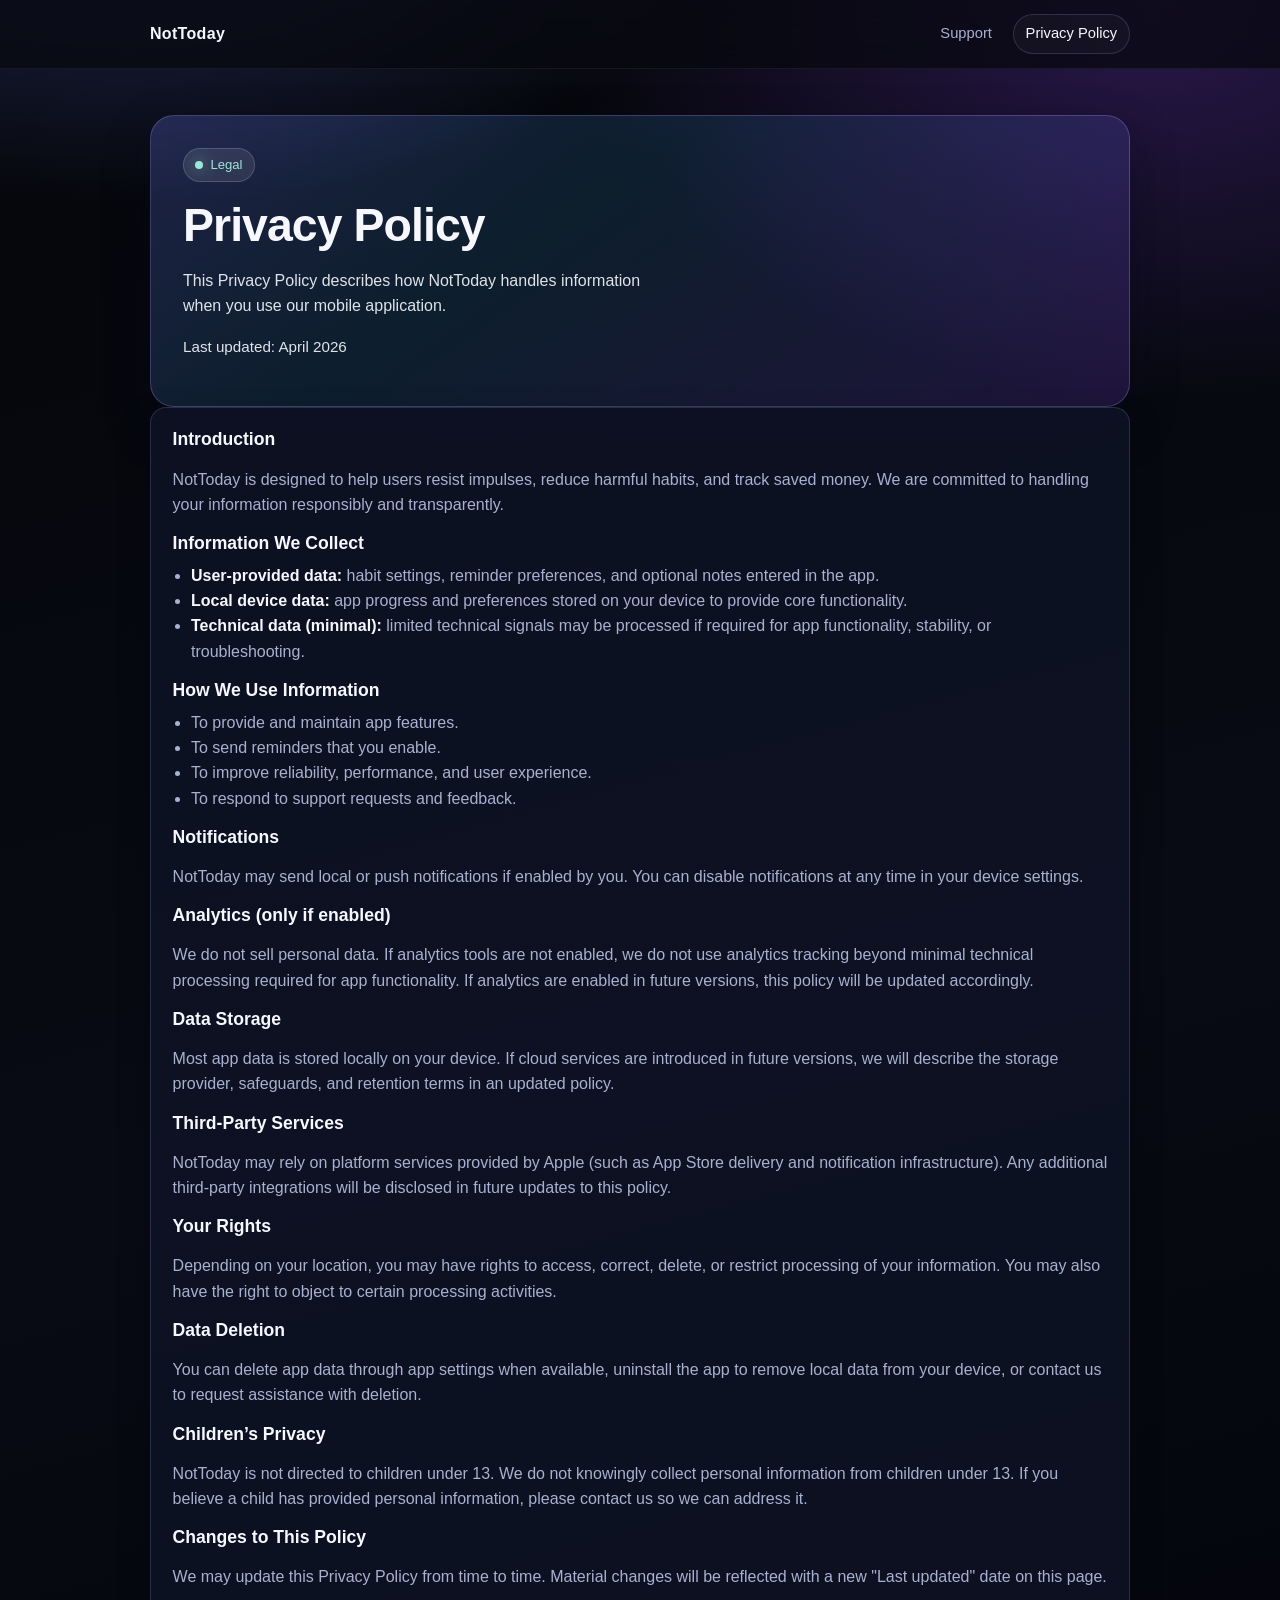
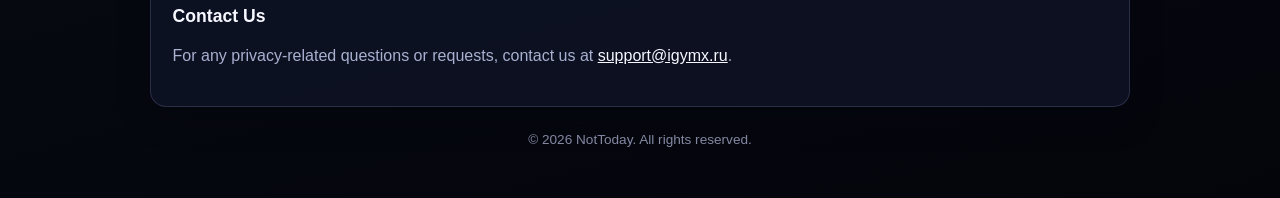
==== nottoday/privacy/index.html @ a8d2313c "Add NotToday support and privacy pages" ====
<!doctype html>
<html lang="en">
<head>
  <meta charset="UTF-8">
  <meta name="viewport" content="width=device-width, initial-scale=1">
  <title>NotToday Privacy Policy | igymx.ru</title>
  <meta name="description" content="Privacy Policy for NotToday mobile app. Learn what data is collected, how data is used, and your rights.">
  <meta name="robots" content="index,follow">
  <link rel="canonical" href="https://igymx.ru/nottoday/privacy">
  <meta property="og:title" content="NotToday Privacy Policy">
  <meta property="og:description" content="Privacy Policy for NotToday mobile app.">
  <meta property="og:type" content="website">
  <meta property="og:url" content="https://igymx.ru/nottoday/privacy">
  <meta property="og:site_name" content="NotToday">
  <meta name="theme-color" content="#0b1020">
  <link rel="stylesheet" href="../../assets/nottoday.css">
</head>
<body>
  <a class="skip-link" href="#content">Skip to content</a>
  <header class="site-nav">
    <div class="nav-inner">
      <a class="brand" href="/nottoday/support" aria-label="NotToday support page">NotToday</a>
      <nav class="nav-links" aria-label="NotToday pages">
        <a href="/nottoday/support">Support</a>
        <a href="/nottoday/privacy" aria-current="page">Privacy Policy</a>
      </nav>
    </div>
  </header>

  <main id="content" class="page">
    <section class="hero" aria-labelledby="privacy-title">
      <span class="badge">Legal</span>
      <h1 id="privacy-title">Privacy Policy</h1>
      <p>This Privacy Policy describes how NotToday handles information when you use our mobile application.</p>
      <p class="small">Last updated: April 2026</p>
    </section>

    <article class="card policy" aria-label="NotToday privacy policy">
      <section>
        <h2>Introduction</h2>
        <p>NotToday is designed to help users resist impulses, reduce harmful habits, and track saved money. We are committed to handling your information responsibly and transparently.</p>
      </section>

      <section>
        <h2>Information We Collect</h2>
        <ul>
          <li><strong>User-provided data:</strong> habit settings, reminder preferences, and optional notes entered in the app.</li>
          <li><strong>Local device data:</strong> app progress and preferences stored on your device to provide core functionality.</li>
          <li><strong>Technical data (minimal):</strong> limited technical signals may be processed if required for app functionality, stability, or troubleshooting.</li>
        </ul>
      </section>

      <section>
        <h2>How We Use Information</h2>
        <ul>
          <li>To provide and maintain app features.</li>
          <li>To send reminders that you enable.</li>
          <li>To improve reliability, performance, and user experience.</li>
          <li>To respond to support requests and feedback.</li>
        </ul>
      </section>

      <section>
        <h2>Notifications</h2>
        <p>NotToday may send local or push notifications if enabled by you. You can disable notifications at any time in your device settings.</p>
      </section>

      <section>
        <h2>Analytics (only if enabled)</h2>
        <p>We do not sell personal data. If analytics tools are not enabled, we do not use analytics tracking beyond minimal technical processing required for app functionality. If analytics are enabled in future versions, this policy will be updated accordingly.</p>
      </section>

      <section>
        <h2>Data Storage</h2>
        <p>Most app data is stored locally on your device. If cloud services are introduced in future versions, we will describe the storage provider, safeguards, and retention terms in an updated policy.</p>
      </section>

      <section>
        <h2>Third-Party Services</h2>
        <p>NotToday may rely on platform services provided by Apple (such as App Store delivery and notification infrastructure). Any additional third-party integrations will be disclosed in future updates to this policy.</p>
      </section>

      <section>
        <h2>Your Rights</h2>
        <p>Depending on your location, you may have rights to access, correct, delete, or restrict processing of your information. You may also have the right to object to certain processing activities.</p>
      </section>

      <section>
        <h2>Data Deletion</h2>
        <p>You can delete app data through app settings when available, uninstall the app to remove local data from your device, or contact us to request assistance with deletion.</p>
      </section>

      <section>
        <h2>Children’s Privacy</h2>
        <p>NotToday is not directed to children under 13. We do not knowingly collect personal information from children under 13. If you believe a child has provided personal information, please contact us so we can address it.</p>
      </section>

      <section>
        <h2>Changes to This Policy</h2>
        <p>We may update this Privacy Policy from time to time. Material changes will be reflected with a new "Last updated" date on this page.</p>
      </section>

      <section>
        <h2>Contact Us</h2>
        <p>For any privacy-related questions or requests, contact us at <a href="mailto:support@igymx.ru">support@igymx.ru</a>.</p>
      </section>
    </article>

    <footer class="footer">
      © 2026 NotToday. All rights reserved.
    </footer>
  </main>
</body>
</html>
---- assets/nottoday.css ----
:root {
  --bg: #06070c;
  --bg-soft: #101428;
  --surface: rgba(15, 20, 40, 0.75);
  --surface-strong: rgba(18, 24, 48, 0.92);
  --text: #f7f8ff;
  --text-muted: #a9b1d0;
  --accent: #6f7dff;
  --accent-2: #8f48ff;
  --accent-3: #39b7ff;
  --ok: #9ce8d7;
  --border: rgba(154, 166, 220, 0.2);
  --shadow: 0 20px 45px rgba(8, 9, 25, 0.48);
  --radius-lg: 24px;
  --radius-md: 16px;
}

*,
*::before,
*::after {
  box-sizing: border-box;
}

html,
body {
  margin: 0;
  padding: 0;
  min-height: 100%;
}

body {
  font-family: -apple-system, BlinkMacSystemFont, "SF Pro Text", "Segoe UI", Roboto, Inter, Arial, sans-serif;
  color: var(--text);
  background:
    radial-gradient(1200px 700px at 10% -10%, rgba(111, 125, 255, 0.34), transparent 55%),
    radial-gradient(1200px 800px at 90% 0%, rgba(143, 72, 255, 0.26), transparent 50%),
    linear-gradient(165deg, #05060a 0%, #080b14 58%, #04050b 100%);
  line-height: 1.58;
  -webkit-font-smoothing: antialiased;
  text-rendering: optimizeLegibility;
}

a {
  color: inherit;
}

.skip-link {
  position: absolute;
  left: -9999px;
  top: auto;
}

.skip-link:focus {
  left: 1rem;
  top: 1rem;
  z-index: 999;
  background: #ffffff;
  color: #000000;
  padding: 0.65rem 0.85rem;
  border-radius: 8px;
}

.page {
  width: min(980px, calc(100% - 2rem));
  margin: 0 auto;
  padding: 1.25rem 0 3rem;
}

.site-nav {
  position: sticky;
  top: 0;
  backdrop-filter: blur(14px);
  background: rgba(7, 9, 16, 0.74);
  border-bottom: 1px solid rgba(255, 255, 255, 0.06);
  z-index: 30;
}

.nav-inner {
  width: min(980px, calc(100% - 2rem));
  margin: 0 auto;
  min-height: 68px;
  display: flex;
  align-items: center;
  justify-content: space-between;
  gap: 0.8rem;
}

.brand {
  font-weight: 700;
  letter-spacing: 0.02em;
  text-decoration: none;
}

.nav-links {
  display: flex;
  align-items: center;
  gap: 0.5rem;
}

.nav-links a {
  text-decoration: none;
  color: var(--text-muted);
  font-size: 0.92rem;
  padding: 0.46rem 0.74rem;
  border-radius: 999px;
  border: 1px solid transparent;
  transition: all 0.25s ease;
}

.nav-links a:hover,
.nav-links a[aria-current="page"] {
  color: var(--text);
  border-color: var(--border);
  background: rgba(255, 255, 255, 0.03);
}

.hero {
  margin-top: 1.65rem;
  background: linear-gradient(145deg, rgba(110, 125, 255, 0.24), rgba(57, 183, 255, 0.13) 40%, rgba(143, 72, 255, 0.18));
  border: 1px solid rgba(168, 176, 255, 0.25);
  border-radius: var(--radius-lg);
  padding: clamp(1.3rem, 2.5vw, 2.2rem);
  box-shadow: var(--shadow);
}

.badge {
  display: inline-flex;
  align-items: center;
  gap: 0.45rem;
  background: rgba(255, 255, 255, 0.09);
  border: 1px solid rgba(255, 255, 255, 0.16);
  color: var(--ok);
  font-size: 0.82rem;
  border-radius: 999px;
  padding: 0.34rem 0.7rem;
  margin-bottom: 1rem;
}

.badge::before {
  content: "";
  width: 8px;
  height: 8px;
  border-radius: 999px;
  background: var(--ok);
  box-shadow: 0 0 16px rgba(156, 232, 215, 0.7);
}

h1,
h2,
h3 {
  margin: 0;
  line-height: 1.2;
}

h1 {
  font-size: clamp(1.85rem, 5.2vw, 2.9rem);
  letter-spacing: -0.02em;
}

.hero p {
  margin-top: 0.9rem;
  max-width: 56ch;
  color: rgba(246, 249, 255, 0.9);
}

.grid {
  margin-top: 1.2rem;
  display: grid;
  grid-template-columns: repeat(12, minmax(0, 1fr));
  gap: 0.95rem;
}

.card {
  grid-column: span 12;
  background: var(--surface);
  border: 1px solid var(--border);
  border-radius: var(--radius-md);
  padding: clamp(1rem, 2vw, 1.35rem);
  box-shadow: 0 12px 30px rgba(3, 5, 14, 0.35);
}

.card h2,
.card h3 {
  margin-bottom: 0.55rem;
}

.card p,
.card li {
  color: var(--text-muted);
}

.card strong,
.card a {
  color: var(--text);
}

.contact-list {
  margin: 0.7rem 0 0;
  padding: 0;
  list-style: none;
  display: grid;
  gap: 0.65rem;
}

.contact-list a {
  text-decoration: none;
  border-bottom: 1px dashed rgba(255, 255, 255, 0.35);
}

.faq {
  display: grid;
  gap: 0.65rem;
}

.faq details {
  background: rgba(13, 18, 36, 0.75);
  border: 1px solid rgba(173, 186, 255, 0.2);
  border-radius: 12px;
  padding: 0.75rem 0.9rem;
}

.faq summary {
  cursor: pointer;
  font-weight: 600;
}

.faq p {
  margin: 0.6rem 0 0;
}

.policy section + section {
  margin-top: 1rem;
}

.policy h2 {
  font-size: 1.1rem;
}

.policy ul {
  margin: 0.4rem 0 0;
  padding-left: 1.15rem;
}

.footer {
  margin-top: 1.4rem;
  text-align: center;
  color: rgba(177, 185, 219, 0.75);
  font-size: 0.85rem;
}

.section-title {
  font-size: 1.35rem;
  margin-bottom: 0.25rem;
}

.small {
  font-size: 0.95rem;
  color: rgba(197, 205, 235, 0.84);
}

@media (min-width: 780px) {
  .span-7 {
    grid-column: span 7;
  }

  .span-5 {
    grid-column: span 5;
  }

  .span-6 {
    grid-column: span 6;
  }

  .span-12 {
    grid-column: span 12;
  }
}

@media (prefers-reduced-motion: no-preference) {
  .hero,
  .card {
    animation: fadeUp 0.6s ease both;
  }

  .card:nth-child(2) {
    animation-delay: 0.08s;
  }

  .card:nth-child(3) {
    animation-delay: 0.16s;
  }

  @keyframes fadeUp {
    from {
      transform: translateY(10px);
      opacity: 0;
    }
    to {
      transform: translateY(0);
      opacity: 1;
    }
  }
}
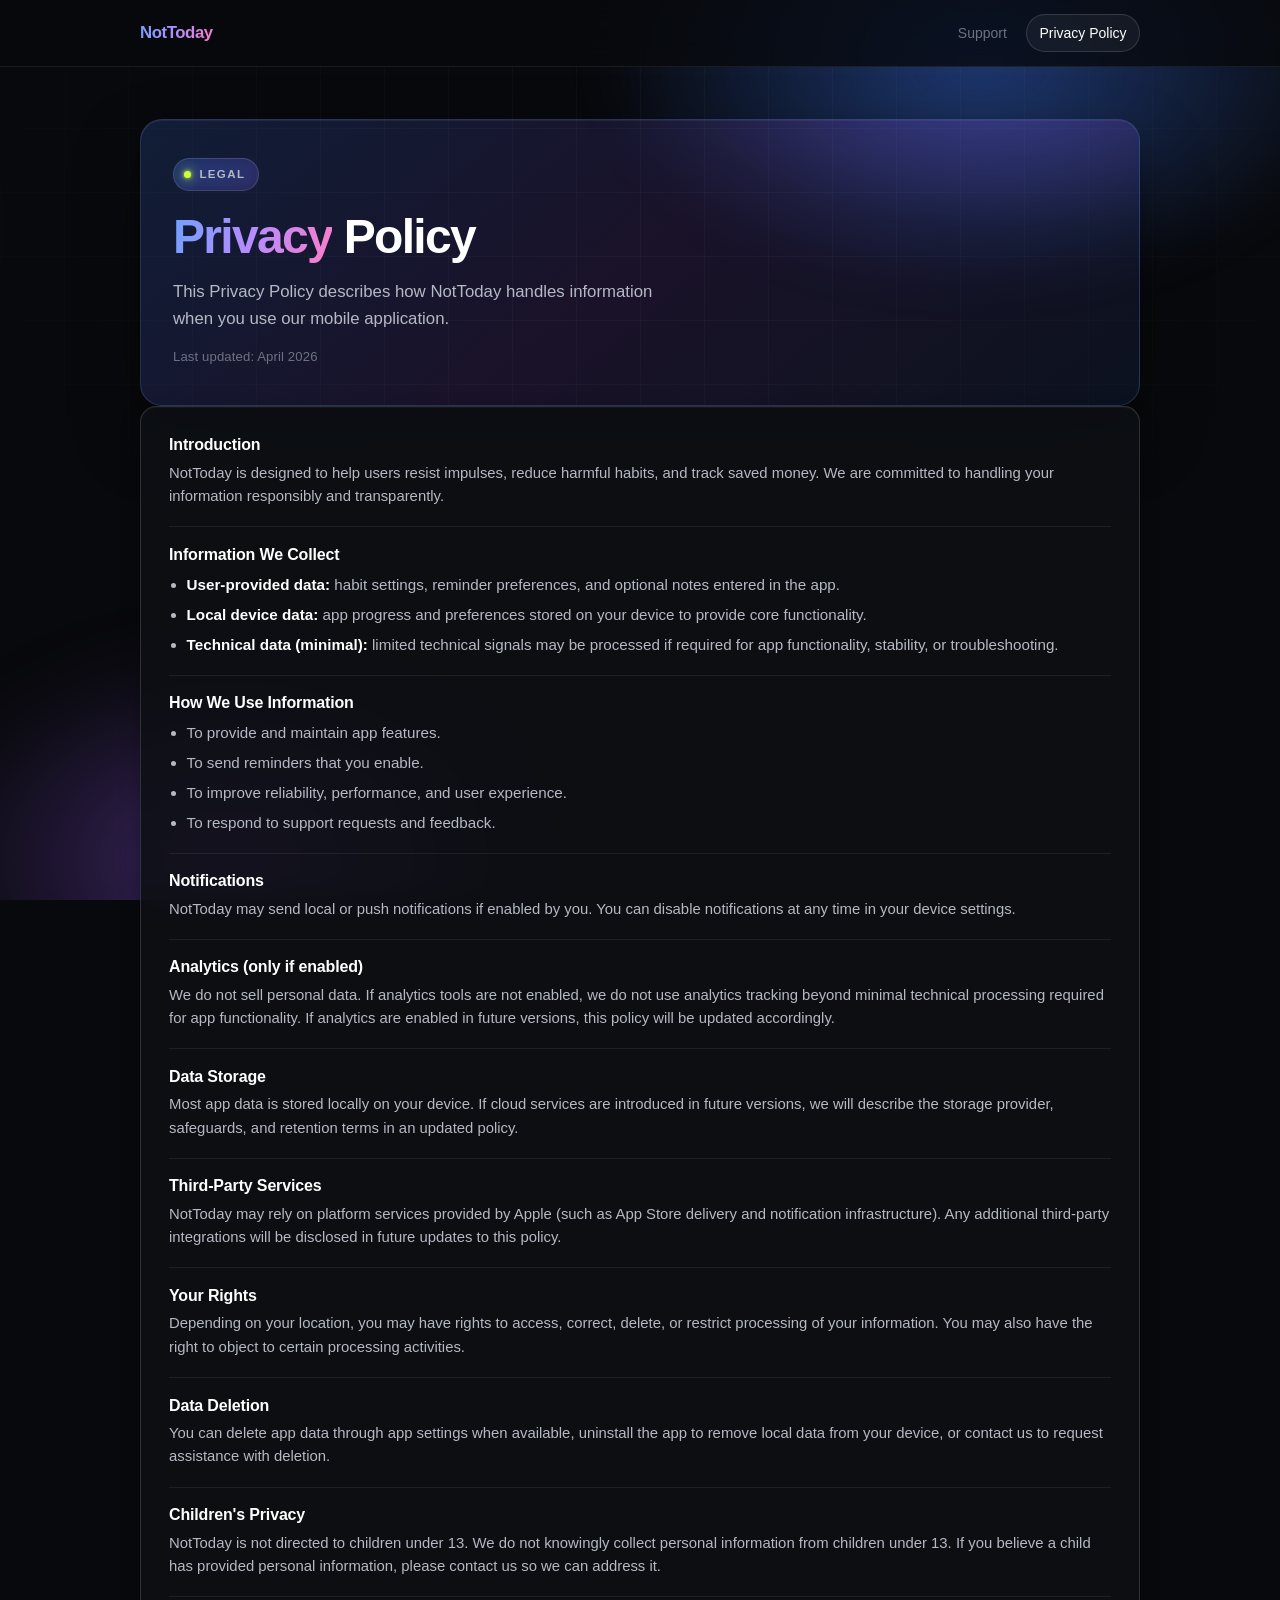
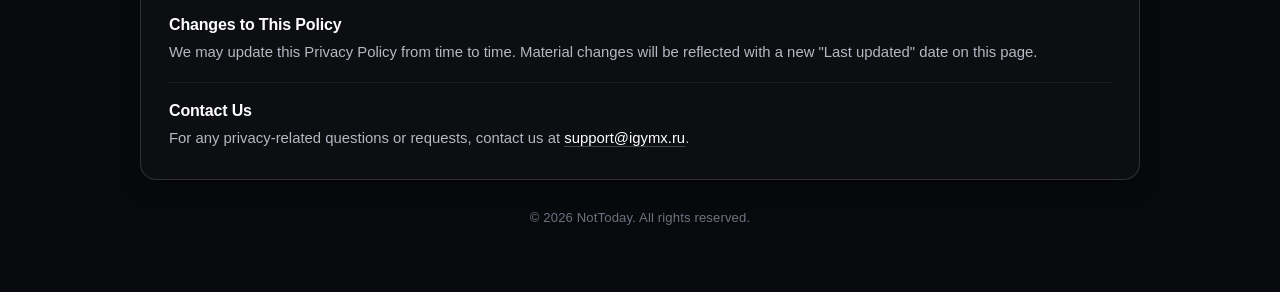
==== commit 576f34cc: "update styles for nottoday app" ====
--- a/nottoday/privacy/index.html
+++ b/nottoday/privacy/index.html
@@ -12,14 +12,21 @@
   <meta property="og:type" content="website">
   <meta property="og:url" content="https://igymx.ru/nottoday/privacy">
   <meta property="og:site_name" content="NotToday">
-  <meta name="theme-color" content="#0b1020">
+  <meta name="theme-color" content="#08090C">
+
+  <link rel="preconnect" href="https://rsms.me/">
+  <link rel="stylesheet" href="https://rsms.me/inter/inter.css">
   <link rel="stylesheet" href="../../assets/nottoday.css">
 </head>
 <body>
+  <div class="bg-field"></div>
+  <div class="bg-grid"></div>
+
   <a class="skip-link" href="#content">Skip to content</a>
+
   <header class="site-nav">
     <div class="nav-inner">
-      <a class="brand" href="/nottoday/support" aria-label="NotToday support page">NotToday</a>
+      <a class="brand" href="/nottoday/support" aria-label="NotToday home">NotToday</a>
       <nav class="nav-links" aria-label="NotToday pages">
         <a href="/nottoday/support">Support</a>
         <a href="/nottoday/privacy" aria-current="page">Privacy Policy</a>
@@ -28,14 +35,16 @@
   </header>
 
   <main id="content" class="page">
+
     <section class="hero" aria-labelledby="privacy-title">
       <span class="badge">Legal</span>
-      <h1 id="privacy-title">Privacy Policy</h1>
+      <h1 id="privacy-title"><span class="gradient-text">Privacy</span> Policy</h1>
       <p>This Privacy Policy describes how NotToday handles information when you use our mobile application.</p>
-      <p class="small">Last updated: April 2026</p>
+      <p class="meta">Last updated: April 2026</p>
     </section>
 
     <article class="card policy" aria-label="NotToday privacy policy">
+
       <section>
         <h2>Introduction</h2>
         <p>NotToday is designed to help users resist impulses, reduce harmful habits, and track saved money. We are committed to handling your information responsibly and transparently.</p>
@@ -91,7 +100,7 @@
       </section>
 
       <section>
-        <h2>Children’s Privacy</h2>
+        <h2>Children's Privacy</h2>
         <p>NotToday is not directed to children under 13. We do not knowingly collect personal information from children under 13. If you believe a child has provided personal information, please contact us so we can address it.</p>
       </section>
 
@@ -104,6 +113,7 @@
         <h2>Contact Us</h2>
         <p>For any privacy-related questions or requests, contact us at <a href="mailto:support@igymx.ru">support@igymx.ru</a>.</p>
       </section>
+
     </article>
 
     <footer class="footer">
--- a/assets/nottoday.css
+++ b/assets/nottoday.css
@@ -1,303 +1,506 @@
+/* ════════════════════════════════════════════════════════════════════════════
+   NotToday — support / privacy pages
+   Design system aligned with iGym X "Heavy Light"
+   ════════════════════════════════════════════════════════════════════════════ */
+
 :root {
-  --bg: #06070c;
-  --bg-soft: #101428;
-  --surface: rgba(15, 20, 40, 0.75);
-  --surface-strong: rgba(18, 24, 48, 0.92);
-  --text: #f7f8ff;
-  --text-muted: #a9b1d0;
-  --accent: #6f7dff;
-  --accent-2: #8f48ff;
-  --accent-3: #39b7ff;
-  --ok: #9ce8d7;
-  --border: rgba(154, 166, 220, 0.2);
-  --shadow: 0 20px 45px rgba(8, 9, 25, 0.48);
-  --radius-lg: 24px;
-  --radius-md: 16px;
-}
-
-*,
-*::before,
-*::after {
-  box-sizing: border-box;
-}
-
-html,
+  /* — Surfaces — */
+  --bg-deep:     #08090C;
+  --bg-elev-1:   #0E1014;
+  --bg-elev-2:   #14171D;
+
+  --line:        rgba(255,255,255,.07);
+  --line-strong: rgba(255,255,255,.14);
+
+  /* — Ink — */
+  --ink-1:       #FFFFFF;
+  --ink-2:       #B5B9C4;
+  --ink-3:       #6E7280;
+
+  /* — Brand (NotToday) — */
+  --accent:      #3D7BFF;
+  --accent-2:    #9D5BFF;
+  --accent-ok:   #C9FF3E;
+
+  /* — Gradients — */
+  --gradient-headline: linear-gradient(110deg, #6FA1FF 0%, #B58CFF 50%, #FF7DC8 100%);
+  --gradient-badge:    linear-gradient(135deg, rgba(61,123,255,.18), rgba(157,91,255,.14));
+
+  /* — Shadows — */
+  --shadow-elev:
+    0 1px 0 rgba(255,255,255,.06) inset,
+    0 30px 80px -20px rgba(0,0,0,.55),
+    0 12px 30px -10px rgba(0,0,0,.45);
+  --shadow-card:
+    0 1px 0 rgba(255,255,255,.04) inset,
+    0 8px 24px -6px rgba(0,0,0,.45);
+
+  /* — System — */
+  --container: 1000px;
+  --radius:    16px;
+  --radius-lg: 22px;
+  --ease-out:  cubic-bezier(.2,.8,.2,1);
+}
+
+/* ════════ Reset ════════ */
+*, *::before, *::after { box-sizing: border-box; }
+html { scroll-behavior: smooth; }
+html, body { margin: 0; padding: 0; overflow-x: hidden; }
+
 body {
-  margin: 0;
-  padding: 0;
-  min-height: 100%;
-}
-
-body {
-  font-family: -apple-system, BlinkMacSystemFont, "SF Pro Text", "Segoe UI", Roboto, Inter, Arial, sans-serif;
-  color: var(--text);
-  background:
-    radial-gradient(1200px 700px at 10% -10%, rgba(111, 125, 255, 0.34), transparent 55%),
-    radial-gradient(1200px 800px at 90% 0%, rgba(143, 72, 255, 0.26), transparent 50%),
-    linear-gradient(165deg, #05060a 0%, #080b14 58%, #04050b 100%);
+  font-family: 'Inter var', 'Inter', -apple-system, BlinkMacSystemFont, "Segoe UI", Roboto, sans-serif;
+  font-feature-settings: 'cv02','cv03','cv04','cv11','ss01','ss03';
+  background: var(--bg-deep);
+  color: var(--ink-1);
+  -webkit-font-smoothing: antialiased;
+  -moz-osx-font-smoothing: grayscale;
   line-height: 1.58;
-  -webkit-font-smoothing: antialiased;
-  text-rendering: optimizeLegibility;
-}
-
-a {
-  color: inherit;
-}
-
+  min-height: 100vh;
+}
+
+a { color: inherit; text-decoration: none; }
+h1, h2, h3, h4, p { margin: 0; }
+
+a:focus-visible,
+button:focus-visible {
+  outline: 2px solid var(--accent);
+  outline-offset: 3px;
+  border-radius: 6px;
+}
+
+::selection {
+  background: rgba(157,91,255,.32);
+  color: #fff;
+}
+
+/* ════════ Background ════════ */
+.bg-field, .bg-grid {
+  position: fixed;
+  inset: 0;
+  pointer-events: none;
+  z-index: 0;
+}
+.bg-field { overflow: hidden; }
+.bg-field::before {
+  content: '';
+  position: absolute;
+  width: 1100px; height: 650px;
+  top: -260px; right: -250px;
+  background: radial-gradient(closest-side, rgba(61,123,255,.42), rgba(61,123,255,0) 70%);
+  filter: blur(24px);
+}
+.bg-field::after {
+  content: '';
+  position: absolute;
+  width: 900px; height: 600px;
+  bottom: -260px; left: -220px;
+  background: radial-gradient(closest-side, rgba(157,91,255,.36), rgba(157,91,255,0) 70%);
+  filter: blur(40px);
+}
+.bg-grid {
+  background-image:
+    linear-gradient(to right, rgba(255,255,255,.032) 1px, transparent 1px),
+    linear-gradient(to bottom, rgba(255,255,255,.032) 1px, transparent 1px);
+  background-size: 64px 64px;
+  mask-image: radial-gradient(ellipse 90% 70% at 50% 25%, #000 20%, transparent 72%);
+  -webkit-mask-image: radial-gradient(ellipse 90% 70% at 50% 25%, #000 20%, transparent 72%);
+}
+
+/* ════════ Skip link ════════ */
 .skip-link {
   position: absolute;
   left: -9999px;
   top: auto;
 }
-
 .skip-link:focus {
   left: 1rem;
   top: 1rem;
   z-index: 999;
-  background: #ffffff;
-  color: #000000;
-  padding: 0.65rem 0.85rem;
+  background: #fff;
+  color: #000;
+  padding: .6rem .85rem;
   border-radius: 8px;
 }
 
-.page {
-  width: min(980px, calc(100% - 2rem));
-  margin: 0 auto;
-  padding: 1.25rem 0 3rem;
-}
-
+/* ════════ Header / Nav ════════ */
 .site-nav {
   position: sticky;
   top: 0;
-  backdrop-filter: blur(14px);
-  background: rgba(7, 9, 16, 0.74);
-  border-bottom: 1px solid rgba(255, 255, 255, 0.06);
-  z-index: 30;
+  z-index: 50;
+  background: rgba(8,9,12,.80);
+  backdrop-filter: blur(20px) saturate(140%);
+  -webkit-backdrop-filter: blur(20px) saturate(140%);
+  border-bottom: 1px solid var(--line);
 }
 
 .nav-inner {
-  width: min(980px, calc(100% - 2rem));
+  width: min(var(--container), calc(100% - 2.5rem));
   margin: 0 auto;
-  min-height: 68px;
+  min-height: 66px;
   display: flex;
   align-items: center;
   justify-content: space-between;
-  gap: 0.8rem;
+  gap: 1rem;
+  position: relative;
+  z-index: 2;
 }
 
 .brand {
-  font-weight: 700;
-  letter-spacing: 0.02em;
-  text-decoration: none;
+  font-weight: 800;
+  font-size: 1.05rem;
+  letter-spacing: -.025em;
+  background: var(--gradient-headline);
+  -webkit-background-clip: text;
+  background-clip: text;
+  -webkit-text-fill-color: transparent;
+  color: transparent;
 }
 
 .nav-links {
   display: flex;
   align-items: center;
-  gap: 0.5rem;
-}
-
+  gap: .35rem;
+}
 .nav-links a {
-  text-decoration: none;
-  color: var(--text-muted);
-  font-size: 0.92rem;
-  padding: 0.46rem 0.74rem;
+  color: var(--ink-3);
+  font-size: .875rem;
+  font-weight: 500;
+  padding: .42rem .78rem;
   border-radius: 999px;
   border: 1px solid transparent;
-  transition: all 0.25s ease;
-}
-
-.nav-links a:hover,
+  transition: color .2s var(--ease-out), border-color .2s, background .2s;
+}
+.nav-links a:hover {
+  color: var(--ink-1);
+  background: rgba(255,255,255,.04);
+  border-color: var(--line-strong);
+}
 .nav-links a[aria-current="page"] {
-  color: var(--text);
-  border-color: var(--border);
-  background: rgba(255, 255, 255, 0.03);
-}
-
+  color: var(--ink-1);
+  background: rgba(255,255,255,.05);
+  border-color: var(--line-strong);
+}
+
+/* ════════ Layout ════════ */
+.page {
+  width: min(var(--container), calc(100% - 2.5rem));
+  margin: 0 auto;
+  padding: 1.5rem 0 4rem;
+  position: relative;
+  z-index: 2;
+}
+
+/* ════════ Hero ════════ */
 .hero {
-  margin-top: 1.65rem;
-  background: linear-gradient(145deg, rgba(110, 125, 255, 0.24), rgba(57, 183, 255, 0.13) 40%, rgba(143, 72, 255, 0.18));
-  border: 1px solid rgba(168, 176, 255, 0.25);
+  margin-top: 1.75rem;
+  padding: clamp(1.6rem, 3vw, 2.6rem) clamp(1.4rem, 2.5vw, 2.2rem);
+  background: linear-gradient(140deg,
+    rgba(61,123,255,.18) 0%,
+    rgba(157,91,255,.12) 50%,
+    rgba(61,123,255,.08) 100%);
+  border: 1px solid rgba(111,161,255,.22);
   border-radius: var(--radius-lg);
-  padding: clamp(1.3rem, 2.5vw, 2.2rem);
-  box-shadow: var(--shadow);
-}
-
+  box-shadow: var(--shadow-elev);
+  position: relative;
+  overflow: hidden;
+}
+.hero::before {
+  content: '';
+  position: absolute;
+  inset: 0;
+  background: radial-gradient(ellipse 60% 80% at 90% -10%, rgba(157,91,255,.15), transparent 60%);
+  pointer-events: none;
+}
+
+/* ════════ Badge / Eyebrow ════════ */
 .badge {
   display: inline-flex;
   align-items: center;
-  gap: 0.45rem;
-  background: rgba(255, 255, 255, 0.09);
-  border: 1px solid rgba(255, 255, 255, 0.16);
-  color: var(--ok);
-  font-size: 0.82rem;
+  gap: .5rem;
+  padding: .38rem .8rem .38rem .65rem;
   border-radius: 999px;
-  padding: 0.34rem 0.7rem;
-  margin-bottom: 1rem;
-}
-
+  border: 1px solid var(--line-strong);
+  background: var(--gradient-badge);
+  backdrop-filter: blur(8px);
+  color: var(--ink-2);
+  font-size: .72rem;
+  font-weight: 600;
+  letter-spacing: .12em;
+  text-transform: uppercase;
+  margin-bottom: 1.1rem;
+}
 .badge::before {
-  content: "";
-  width: 8px;
-  height: 8px;
-  border-radius: 999px;
-  background: var(--ok);
-  box-shadow: 0 0 16px rgba(156, 232, 215, 0.7);
-}
-
-h1,
-h2,
+  content: '';
+  width: 7px; height: 7px;
+  border-radius: 50%;
+  background: var(--accent-ok);
+  box-shadow: 0 0 14px var(--accent-ok), 0 0 4px var(--accent-ok);
+  animation: pulse 2.2s ease-in-out infinite;
+  flex-shrink: 0;
+}
+
+@keyframes pulse {
+  0%, 100% { opacity: 1; transform: scale(1); }
+  50%       { opacity: .5; transform: scale(.65); }
+}
+
+/* ════════ Typography ════════ */
+h1 {
+  font-weight: 800;
+  font-size: clamp(2rem, 5vw, 3rem);
+  line-height: 1.05;
+  letter-spacing: -.035em;
+}
+h2 {
+  font-weight: 700;
+  font-size: clamp(1.25rem, 2.5vw, 1.5rem);
+  line-height: 1.2;
+  letter-spacing: -.02em;
+}
 h3 {
-  margin: 0;
-  line-height: 1.2;
-}
-
-h1 {
-  font-size: clamp(1.85rem, 5.2vw, 2.9rem);
-  letter-spacing: -0.02em;
-}
-
+  font-weight: 600;
+  font-size: 1rem;
+  line-height: 1.3;
+}
+
+.gradient-text {
+  background: var(--gradient-headline);
+  -webkit-background-clip: text;
+  background-clip: text;
+  -webkit-text-fill-color: transparent;
+  color: transparent;
+}
+
+.hero h1 { margin-top: .25rem; }
 .hero p {
-  margin-top: 0.9rem;
+  margin-top: 1rem;
   max-width: 56ch;
-  color: rgba(246, 249, 255, 0.9);
-}
-
+  color: var(--ink-2);
+  font-size: 1.05rem;
+  line-height: 1.6;
+}
+.hero .meta {
+  margin-top: .85rem;
+  font-size: .82rem;
+  color: var(--ink-3);
+  letter-spacing: .01em;
+}
+
+/* ════════ Grid ════════ */
 .grid {
-  margin-top: 1.2rem;
+  margin-top: 1.1rem;
   display: grid;
   grid-template-columns: repeat(12, minmax(0, 1fr));
-  gap: 0.95rem;
-}
-
+  gap: 1rem;
+}
+
+/* ════════ Cards ════════ */
 .card {
   grid-column: span 12;
-  background: var(--surface);
-  border: 1px solid var(--border);
-  border-radius: var(--radius-md);
-  padding: clamp(1rem, 2vw, 1.35rem);
-  box-shadow: 0 12px 30px rgba(3, 5, 14, 0.35);
-}
-
-.card h2,
-.card h3 {
-  margin-bottom: 0.55rem;
-}
-
-.card p,
+  background: rgba(14,16,20,.85);
+  border: 1px solid var(--line-strong);
+  border-radius: var(--radius);
+  padding: clamp(1.25rem, 2.5vw, 1.75rem);
+  box-shadow: var(--shadow-card);
+  backdrop-filter: blur(12px);
+  -webkit-backdrop-filter: blur(12px);
+}
+
+.section-title {
+  font-weight: 700;
+  font-size: 1.15rem;
+  letter-spacing: -.018em;
+  margin-bottom: .6rem;
+}
+
+.card > p,
 .card li {
-  color: var(--text-muted);
-}
-
-.card strong,
+  color: var(--ink-2);
+  font-size: .95rem;
+  line-height: 1.65;
+}
+.card strong { color: var(--ink-1); }
 .card a {
-  color: var(--text);
-}
-
+  color: var(--ink-1);
+  border-bottom: 1px solid rgba(255,255,255,.22);
+  transition: border-color .2s, color .2s;
+}
+.card a:hover {
+  color: var(--accent);
+  border-color: var(--accent);
+}
+
+/* ════════ Contact list ════════ */
 .contact-list {
-  margin: 0.7rem 0 0;
+  margin: 1rem 0 0;
   padding: 0;
   list-style: none;
   display: grid;
-  gap: 0.65rem;
-}
-
+  gap: .7rem;
+}
+.contact-list li {
+  display: flex;
+  align-items: center;
+  gap: .65rem;
+  padding: .75rem 1rem;
+  background: rgba(255,255,255,.03);
+  border: 1px solid var(--line);
+  border-radius: 12px;
+  font-size: .92rem;
+}
+.contact-list li strong {
+  color: var(--ink-3);
+  font-weight: 500;
+  font-size: .8rem;
+  letter-spacing: .06em;
+  text-transform: uppercase;
+  min-width: 5.5rem;
+}
 .contact-list a {
-  text-decoration: none;
-  border-bottom: 1px dashed rgba(255, 255, 255, 0.35);
-}
-
+  border-bottom: none;
+  color: var(--ink-1);
+  font-weight: 500;
+  transition: color .2s;
+}
+.contact-list a:hover { color: var(--accent); }
+
+/* ════════ Response time card ════════ */
+.response-time {
+  font-size: 2rem;
+  font-weight: 800;
+  letter-spacing: -.04em;
+  color: var(--ink-1);
+  margin: .5rem 0 .35rem;
+}
+.response-note {
+  font-size: .82rem;
+  color: var(--ink-3);
+  line-height: 1.5;
+  margin-top: .4rem;
+}
+
+/* ════════ FAQ ════════ */
 .faq {
   display: grid;
-  gap: 0.65rem;
-}
-
+  gap: .6rem;
+  margin-top: .2rem;
+}
 .faq details {
-  background: rgba(13, 18, 36, 0.75);
-  border: 1px solid rgba(173, 186, 255, 0.2);
+  border: 1px solid var(--line);
   border-radius: 12px;
-  padding: 0.75rem 0.9rem;
-}
-
+  background: rgba(255,255,255,.025);
+  overflow: hidden;
+  transition: border-color .2s, background .2s;
+}
+.faq details[open] {
+  border-color: var(--line-strong);
+  background: rgba(255,255,255,.04);
+}
 .faq summary {
   cursor: pointer;
   font-weight: 600;
-}
-
-.faq p {
-  margin: 0.6rem 0 0;
-}
-
+  font-size: .95rem;
+  padding: .95rem 1.1rem;
+  color: var(--ink-1);
+  list-style: none;
+  display: flex;
+  align-items: center;
+  justify-content: space-between;
+  gap: .75rem;
+  user-select: none;
+  -webkit-user-select: none;
+}
+.faq summary::-webkit-details-marker { display: none; }
+.faq summary::after {
+  content: '+';
+  font-size: 1.3rem;
+  font-weight: 300;
+  color: var(--ink-3);
+  flex-shrink: 0;
+  transition: transform .25s var(--ease-out), color .2s;
+}
+.faq details[open] summary::after {
+  content: '−';
+  color: var(--ink-2);
+}
+.faq summary:hover { color: var(--ink-1); }
+.faq details p {
+  padding: 0 1.1rem 1rem;
+  color: var(--ink-2);
+  font-size: .92rem;
+  line-height: 1.65;
+  margin: 0;
+}
+.faq details a {
+  color: var(--ink-1);
+  border-bottom: 1px solid rgba(255,255,255,.22);
+}
+
+/* ════════ Policy ════════ */
 .policy section + section {
-  margin-top: 1rem;
-}
-
+  margin-top: 1.1rem;
+  padding-top: 1.1rem;
+  border-top: 1px solid var(--line);
+}
 .policy h2 {
-  font-size: 1.1rem;
-}
-
+  font-size: 1rem;
+  font-weight: 700;
+  letter-spacing: -.01em;
+  margin-bottom: .45rem;
+}
+.policy p { color: var(--ink-2); font-size: .93rem; }
 .policy ul {
-  margin: 0.4rem 0 0;
-  padding-left: 1.15rem;
-}
-
+  margin: .5rem 0 0;
+  padding-left: 1.1rem;
+  color: var(--ink-2);
+  font-size: .93rem;
+}
+.policy li { margin-bottom: .3rem; }
+.policy a {
+  color: var(--ink-1);
+  border-bottom: 1px solid rgba(255,255,255,.22);
+  transition: color .2s;
+}
+.policy a:hover { color: var(--accent); }
+
+/* ════════ Footer ════════ */
 .footer {
-  margin-top: 1.4rem;
+  margin-top: 1.75rem;
   text-align: center;
-  color: rgba(177, 185, 219, 0.75);
-  font-size: 0.85rem;
-}
-
-.section-title {
-  font-size: 1.35rem;
-  margin-bottom: 0.25rem;
-}
-
+  color: var(--ink-3);
+  font-size: .82rem;
+  letter-spacing: .01em;
+}
+
+/* ════════ Utilities ════════ */
 .small {
-  font-size: 0.95rem;
-  color: rgba(197, 205, 235, 0.84);
-}
-
+  font-size: .875rem;
+  color: var(--ink-3);
+  margin-top: .5rem;
+}
+
+/* ════════ Responsive grid ════════ */
 @media (min-width: 780px) {
-  .span-7 {
-    grid-column: span 7;
+  .span-7  { grid-column: span 7; }
+  .span-5  { grid-column: span 5; }
+  .span-6  { grid-column: span 6; }
+  .span-12 { grid-column: span 12; }
+}
+
+/* ════════ Animations ════════ */
+@media (prefers-reduced-motion: no-preference) {
+  .hero {
+    animation: fadeUp .55s var(--ease-out) both;
   }
-
-  .span-5 {
-    grid-column: span 5;
+  .card {
+    animation: fadeUp .55s var(--ease-out) both;
   }
-
-  .span-6 {
-    grid-column: span 6;
+  .card:nth-child(2) { animation-delay: .08s; }
+  .card:nth-child(3) { animation-delay: .16s; }
+  .card:nth-child(4) { animation-delay: .22s; }
+
+  @keyframes fadeUp {
+    from { transform: translateY(12px); opacity: 0; }
+    to   { transform: translateY(0);    opacity: 1; }
   }
-
-  .span-12 {
-    grid-column: span 12;
-  }
-}
-
-@media (prefers-reduced-motion: no-preference) {
-  .hero,
-  .card {
-    animation: fadeUp 0.6s ease both;
-  }
-
-  .card:nth-child(2) {
-    animation-delay: 0.08s;
-  }
-
-  .card:nth-child(3) {
-    animation-delay: 0.16s;
-  }
-
-  @keyframes fadeUp {
-    from {
-      transform: translateY(10px);
-      opacity: 0;
-    }
-    to {
-      transform: translateY(0);
-      opacity: 1;
-    }
-  }
-}
+}
